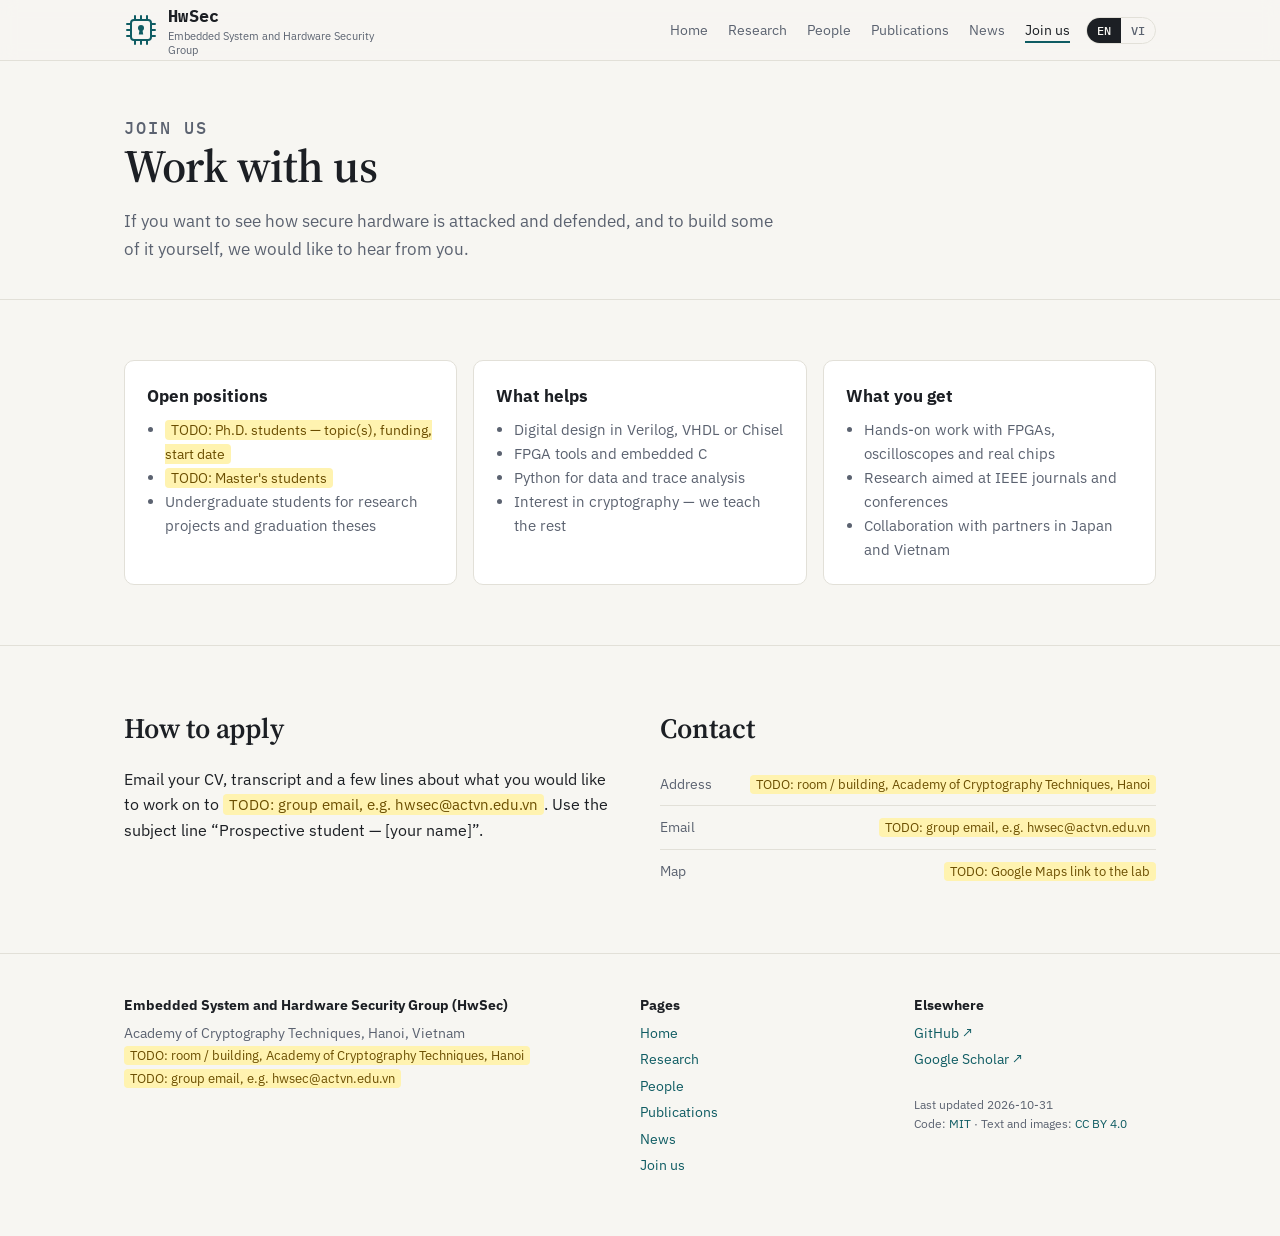
==== join.html @ 09b64a59 "Add files via upload" ====
<!DOCTYPE html>
<html lang="en">
<head>
<meta charset="utf-8">
<meta name="viewport" content="width=device-width, initial-scale=1">
<title>Join us · HwSec</title>
<meta name="description" content="Open positions for Ph.D., Master's and undergraduate students in hardware security at HwSec, Academy of Cryptography Techniques, Hanoi.">
<link rel="icon" href="assets/favicon.svg" type="image/svg+xml">
<link rel="preconnect" href="https://fonts.googleapis.com"><link rel="preconnect" href="https://fonts.gstatic.com" crossorigin>
<link href="https://fonts.googleapis.com/css2?family=Source+Serif+4:opsz,wght@8..60,400;8..60,600&family=IBM+Plex+Sans:wght@400;500;600&family=IBM+Plex+Mono:wght@400;500&display=swap" rel="stylesheet">
<link rel="stylesheet" href="assets/style.css">
</head>
<body data-page="join">
<div id="site-header"></div>
<main>
  <section class="page-hero"><div class="wrap">
    <p class="eyebrow"><span class="en">Join us</span><span class="vi">Tham gia</span></p>
    <h1><span class="en">Work with us</span><span class="vi">Cùng nghiên cứu với chúng tôi</span></h1>
    <p><span class="en">If you want to see how secure hardware is attacked and defended, and to build some of it yourself, we would like to hear from you.</span><span class="vi">Nếu bạn muốn tìm hiểu phần cứng an toàn bị tấn công và được bảo vệ như thế nào, và tự tay xây dựng chúng, hãy liên hệ với chúng tôi.</span></p>
  </div></section>

  <section class="block"><div class="wrap">
    <div class="grid g3">
      <div class="card">
        <h3><span class="en">Open positions</span><span class="vi">Vị trí đang tuyển</span></h3>
        <ul id="positions" style="padding-left:18px;margin:8px 0 0;color:var(--muted);font-size:15px"></ul>
      </div>
      <div class="card">
        <h3><span class="en">What helps</span><span class="vi">Kỹ năng phù hợp</span></h3>
        <ul style="padding-left:18px;margin:8px 0 0;color:var(--muted);font-size:15px">
          <li><span class="en">Digital design in Verilog, VHDL or Chisel</span><span class="vi">Thiết kế số với Verilog, VHDL hoặc Chisel</span></li>
          <li><span class="en">FPGA tools and embedded C</span><span class="vi">Công cụ FPGA và lập trình C nhúng</span></li>
          <li><span class="en">Python for data and trace analysis</span><span class="vi">Python để xử lý dữ liệu và vết công suất</span></li>
          <li><span class="en">Interest in cryptography — we teach the rest</span><span class="vi">Yêu thích mật mã — phần còn lại nhóm sẽ hướng dẫn</span></li>
        </ul>
      </div>
      <div class="card">
        <h3><span class="en">What you get</span><span class="vi">Bạn sẽ nhận được</span></h3>
        <ul style="padding-left:18px;margin:8px 0 0;color:var(--muted);font-size:15px">
          <li><span class="en">Hands-on work with FPGAs, oscilloscopes and real chips</span><span class="vi">Làm việc trực tiếp với FPGA, máy hiện sóng và chip thật</span></li>
          <li><span class="en">Research aimed at IEEE journals and conferences</span><span class="vi">Nghiên cứu hướng tới tạp chí và hội nghị IEEE</span></li>
          <li><span class="en">Collaboration with partners in Japan and Vietnam</span><span class="vi">Hợp tác với các đối tác tại Nhật Bản và Việt Nam</span></li>
        </ul>
      </div>
    </div>
  </div></section>

  <section class="block"><div class="wrap">
    <div class="grid g2" style="align-items:start;gap:40px">
      <div>
        <h2 class="sec" style="margin-bottom:12px"><span class="en">How to apply</span><span class="vi">Cách ứng tuyển</span></h2>
        <p><span class="en">Email your CV, transcript and a few lines about what you would like to work on to</span><span class="vi">Gửi CV, bảng điểm và vài dòng về hướng bạn muốn nghiên cứu tới</span> <span id="apply-email"></span>.
        <span class="en">Use the subject line “Prospective student — [your name]”.</span><span class="vi">Tiêu đề thư: “Ứng tuyển — [họ tên]”.</span></p>
      </div>
      <div>
        <h2 class="sec" style="margin-bottom:12px"><span class="en">Contact</span><span class="vi">Liên hệ</span></h2>
        <ul class="mini" id="contact"></ul>
      </div>
    </div>
  </div></section>
</main>
<div id="site-footer"></div>
<script src="assets/data.js"></script>
<script src="assets/site.js"></script>
</body>
</html>
---- assets/style.css ----
:root{
  --bg:#f7f6f2; --surface:#fff; --ink:#1c1f24; --muted:#5b6270; --line:#e2e0d8;
  --accent:#0f5c63; --accent-soft:#e3efef; --bar:#0f5c63; --bar-dim:#9fc3c5;
  --todo-bg:#fff3b0; --todo-ink:#6b4e00;
  --serif:"Source Serif 4", Georgia, serif; --sans:"IBM Plex Sans", system-ui, sans-serif; --mono:"IBM Plex Mono", ui-monospace, monospace;
}
@media (prefers-color-scheme: dark){
  :root{ --bg:#121417; --surface:#1a1d21; --ink:#e8e6e1; --muted:#9aa1ad; --line:#2b2f35;
    --accent:#5fb7bd; --accent-soft:#1d3335; --bar:#5fb7bd; --bar-dim:#2e5a5d; --todo-bg:#4a3d00; --todo-ink:#ffe27a; }
}
*{box-sizing:border-box}
html{scroll-behavior:smooth}
body{margin:0;background:var(--bg);color:var(--ink);font:16px/1.6 var(--sans);-webkit-font-smoothing:antialiased}
a{color:var(--accent);text-decoration:none} a:hover{text-decoration:underline}
img{max-width:100%}
.wrap{max-width:1080px;margin:0 auto;padding:0 24px}

/* language switching */
html[lang="en"] .vi, html[lang="vi"] .en{display:none !important}

/* placeholders still to fill in */
mark.todo{background:var(--todo-bg);color:var(--todo-ink);padding:1px 6px;border-radius:4px;font-size:.92em}

/* header */
.site-header{position:sticky;top:0;z-index:20;background:color-mix(in srgb,var(--bg) 90%,transparent);backdrop-filter:blur(8px);border-bottom:1px solid var(--line)}
.site-header .wrap{display:flex;align-items:center;justify-content:space-between;height:60px;gap:16px}
.logo{display:flex;align-items:center;gap:10px;color:var(--ink);font-weight:600}
.logo:hover{text-decoration:none}
.logo svg{flex:none}
.logo b{font-family:var(--mono);font-size:17px;letter-spacing:.02em}
.logo small{display:block;font-size:11px;font-weight:400;color:var(--muted);line-height:1.2;max-width:230px}
.menu{display:flex;align-items:center;gap:20px;list-style:none;margin:0;padding:0;font-size:14px}
.menu a{color:var(--muted)} .menu a:hover,.menu a[aria-current="page"]{color:var(--ink);text-decoration:none}
.menu a[aria-current="page"]{box-shadow:inset 0 -2px 0 var(--accent);padding-bottom:4px}
.lang{display:inline-flex;border:1px solid var(--line);border-radius:999px;overflow:hidden}
.lang button{font:500 12px var(--mono);border:0;background:transparent;color:var(--muted);padding:5px 10px;cursor:pointer}
.lang button[aria-pressed="true"]{background:var(--ink);color:var(--bg)}
.burger{display:none;border:1px solid var(--line);background:var(--surface);color:var(--ink);border-radius:6px;padding:6px 10px;font-size:14px;cursor:pointer}

/* hero */
.hero{padding:76px 0 56px;border-bottom:1px solid var(--line)}
.eyebrow{font:500 12px/1.4 var(--mono);letter-spacing:.12em;text-transform:uppercase;color:var(--accent);margin:0 0 16px}
h1{font-family:var(--serif);font-weight:600;font-size:clamp(34px,5.4vw,56px);line-height:1.08;margin:0 0 18px;letter-spacing:-.01em;max-width:18ch}
.lede{font-size:19px;max-width:60ch;margin:0 0 28px;color:var(--ink)}
.page-hero{padding:56px 0 36px;border-bottom:1px solid var(--line)}
.page-hero h1{font-size:clamp(32px,4.6vw,46px);max-width:none}
.page-hero p{color:var(--muted);max-width:66ch;margin:0;font-size:17px}

.btns{display:flex;flex-wrap:wrap;gap:12px}
.btn{display:inline-flex;align-items:center;gap:8px;font-size:14px;font-weight:500;padding:9px 16px;border-radius:6px;border:1px solid var(--line);background:var(--surface);color:var(--ink)}
.btn:hover{border-color:var(--accent);text-decoration:none}
.btn.primary{background:var(--accent);border-color:var(--accent);color:#fff}
@media (prefers-color-scheme: dark){.btn.primary{color:#0b1213}}

/* sections */
section.block{padding:60px 0;border-bottom:1px solid var(--line)}
section.block:last-of-type{border-bottom:0}
.sec-head{display:flex;justify-content:space-between;align-items:baseline;gap:16px;margin-bottom:24px}
h2.sec{font-family:var(--serif);font-weight:600;font-size:28px;margin:0}
.sec-head a{font-size:14px}
p.sub{color:var(--muted);margin:-12px 0 28px;max-width:70ch}

.grid{display:grid;gap:16px}
.g2{grid-template-columns:repeat(2,1fr)} .g3{grid-template-columns:repeat(3,1fr)}
.card{background:var(--surface);border:1px solid var(--line);border-radius:10px;padding:22px}
a.card{color:inherit;display:block} a.card:hover{border-color:var(--accent);text-decoration:none}
.card h3{font-size:17px;margin:0 0 6px}
.card p{margin:0;color:var(--muted);font-size:15px}
.tag{font:500 12px/1 var(--mono);color:var(--accent)}
.num{font:500 11px/1 var(--mono);color:var(--muted);display:block;margin-bottom:12px}

/* news */
.news{list-style:none;margin:0;padding:0}
.news li{display:grid;grid-template-columns:120px 1fr;gap:20px;padding:14px 0;border-top:1px solid var(--line)}
.news li:first-child{border-top:0}
.news time{font:500 13px var(--mono);color:var(--muted)}

/* people */
.person{display:grid;grid-template-columns:72px 1fr;gap:16px;align-items:start}
.avatar{width:72px;height:72px;border-radius:50%;background:var(--accent-soft);color:var(--accent);display:grid;place-items:center;font:600 22px var(--serif);overflow:hidden}
.avatar img{width:100%;height:100%;object-fit:cover}
.person b{display:block;font-size:17px}
.person .role{font-size:13px;color:var(--accent);font-weight:500}
.person .aff{font-size:14px;color:var(--muted);margin:2px 0 8px}
.person p{font-size:15px;color:var(--ink);margin:0 0 8px}
.person .links{display:flex;flex-wrap:wrap;gap:12px;font-size:14px}
.pi{display:grid;grid-template-columns:1fr 300px;gap:40px;align-items:start}
.pi .avatar{width:120px;height:120px;font-size:36px;margin-bottom:16px}
.pi h3{font-family:var(--serif);font-size:28px;margin:0}
.pi .vn{font-family:var(--serif);color:var(--muted);margin:0 0 8px}
.pi ul{padding-left:18px;margin:8px 0 16px;color:var(--muted);font-size:15px}
.mini{list-style:none;padding:0;margin:0}
.mini li{display:flex;justify-content:space-between;gap:12px;padding:10px 0;border-top:1px solid var(--line);font-size:14px}
.mini li:first-child{border-top:0}
.mini li span{color:var(--muted);text-align:right}

/* metrics */
.mtable{width:100%;border-collapse:collapse;font-size:14px;margin-bottom:16px}
.mtable th{font-weight:500;color:var(--muted);text-align:right;padding:0 0 8px;font-size:12px}
.mtable th:first-child{text-align:left}
.mtable td{padding:7px 0;border-top:1px solid var(--line);text-align:right;font-family:var(--mono)}
.mtable td:first-child{text-align:left;font-family:var(--sans)}
.mtable td.big{font-size:20px;font-weight:500}
.chart{display:flex;align-items:flex-end;gap:6px;height:100px;padding-top:16px}
.chart .col{flex:1;display:flex;flex-direction:column;align-items:center;justify-content:flex-end;height:100%;gap:4px}
.chart .bar{width:100%;background:var(--bar);border-radius:3px 3px 0 0;min-height:2px}
.chart .col.partial .bar{background:repeating-linear-gradient(135deg,var(--bar) 0 4px,var(--bar-dim) 4px 8px)}
.chart .v{font:500 11px/1 var(--mono)} .chart .y{font:11px/1 var(--mono);color:var(--muted)}
.note{font-size:12px;color:var(--muted);margin:10px 0 0}

/* publications */
.filters{display:flex;flex-wrap:wrap;gap:8px;margin:0 0 8px;align-items:center}
.chip{font:500 13px var(--sans);padding:6px 14px;border-radius:999px;border:1px solid var(--line);background:var(--surface);color:var(--muted);cursor:pointer}
.chip[aria-pressed="true"]{background:var(--ink);color:var(--bg);border-color:var(--ink)}
.filters select,.filters input{font:14px var(--sans);padding:6px 12px;border-radius:999px;border:1px solid var(--line);background:var(--surface);color:var(--ink)}
.filters input{flex:1;min-width:200px}
.year-h{font:500 13px/1 var(--mono);color:var(--muted);margin:34px 0 4px;padding-bottom:8px;border-bottom:1px solid var(--line)}
.pub{display:grid;grid-template-columns:1fr auto;gap:20px;padding:15px 0;border-bottom:1px solid var(--line)}
.pub .t{font-family:var(--serif);font-size:18px;font-weight:600;line-height:1.35;margin:0 0 4px}
.pub .t a{color:var(--ink)} .pub .t a:hover{color:var(--accent)}
.pub .a{font-size:14px;color:var(--muted);margin:0 0 2px}
.pub .a strong{color:var(--ink);font-weight:600}
.pub .v{font-size:14px;font-style:italic;margin:0}
.kind{display:inline-block;font:500 10px/1 var(--mono);letter-spacing:.08em;text-transform:uppercase;padding:3px 6px;border-radius:3px;margin-right:8px;vertical-align:2px;background:var(--accent-soft);color:var(--accent);font-style:normal}
.kind.conf{background:transparent;border:1px solid var(--line);color:var(--muted)}
.pub .c{text-align:right;min-width:60px}
.pub .c b{display:block;font:500 20px/1 var(--mono)}
.pub .c span{font-size:11px;color:var(--muted)}
.count{color:var(--muted);font-size:14px;margin:12px 0 0}

/* research page */
.area{display:grid;grid-template-columns:280px 1fr;gap:40px;padding:40px 0;border-top:1px solid var(--line);scroll-margin-top:80px}
.area:first-child{border-top:0;padding-top:0}
.area h2{font-family:var(--serif);font-size:24px;margin:0 0 10px;line-height:1.25}
.area .who{font-size:14px;color:var(--muted)}
.area .desc{font-size:17px;margin:0 0 18px}
.area h4{font:500 12px var(--mono);letter-spacing:.1em;text-transform:uppercase;color:var(--muted);margin:0 0 6px}
.area .pub{padding:10px 0} .area .pub .t{font-size:16px}

/* footer */
.site-footer{border-top:1px solid var(--line);padding:40px 0 56px;color:var(--muted);font-size:14px;margin-top:0}
.site-footer .wrap{display:grid;grid-template-columns:2fr 1fr 1fr;gap:32px}
.site-footer b{color:var(--ink);display:block;margin-bottom:6px}
.site-footer ul{list-style:none;margin:0;padding:0}
.site-footer li{margin:4px 0}
.site-footer .small{font-size:12px;margin-top:24px}

@media (max-width:900px){
  .g3{grid-template-columns:1fr 1fr}
  .pi,.area{grid-template-columns:1fr;gap:20px}
  .site-footer .wrap{grid-template-columns:1fr}
  .burger{display:inline-block}
  .menu{display:none;position:absolute;top:60px;left:0;right:0;background:var(--bg);border-bottom:1px solid var(--line);flex-direction:column;align-items:flex-start;padding:16px 24px;gap:14px}
  .menu.open{display:flex}
}
@media (max-width:620px){
  .g2,.g3{grid-template-columns:1fr}
  .news li{grid-template-columns:1fr;gap:2px}
  .logo small{display:none}
}
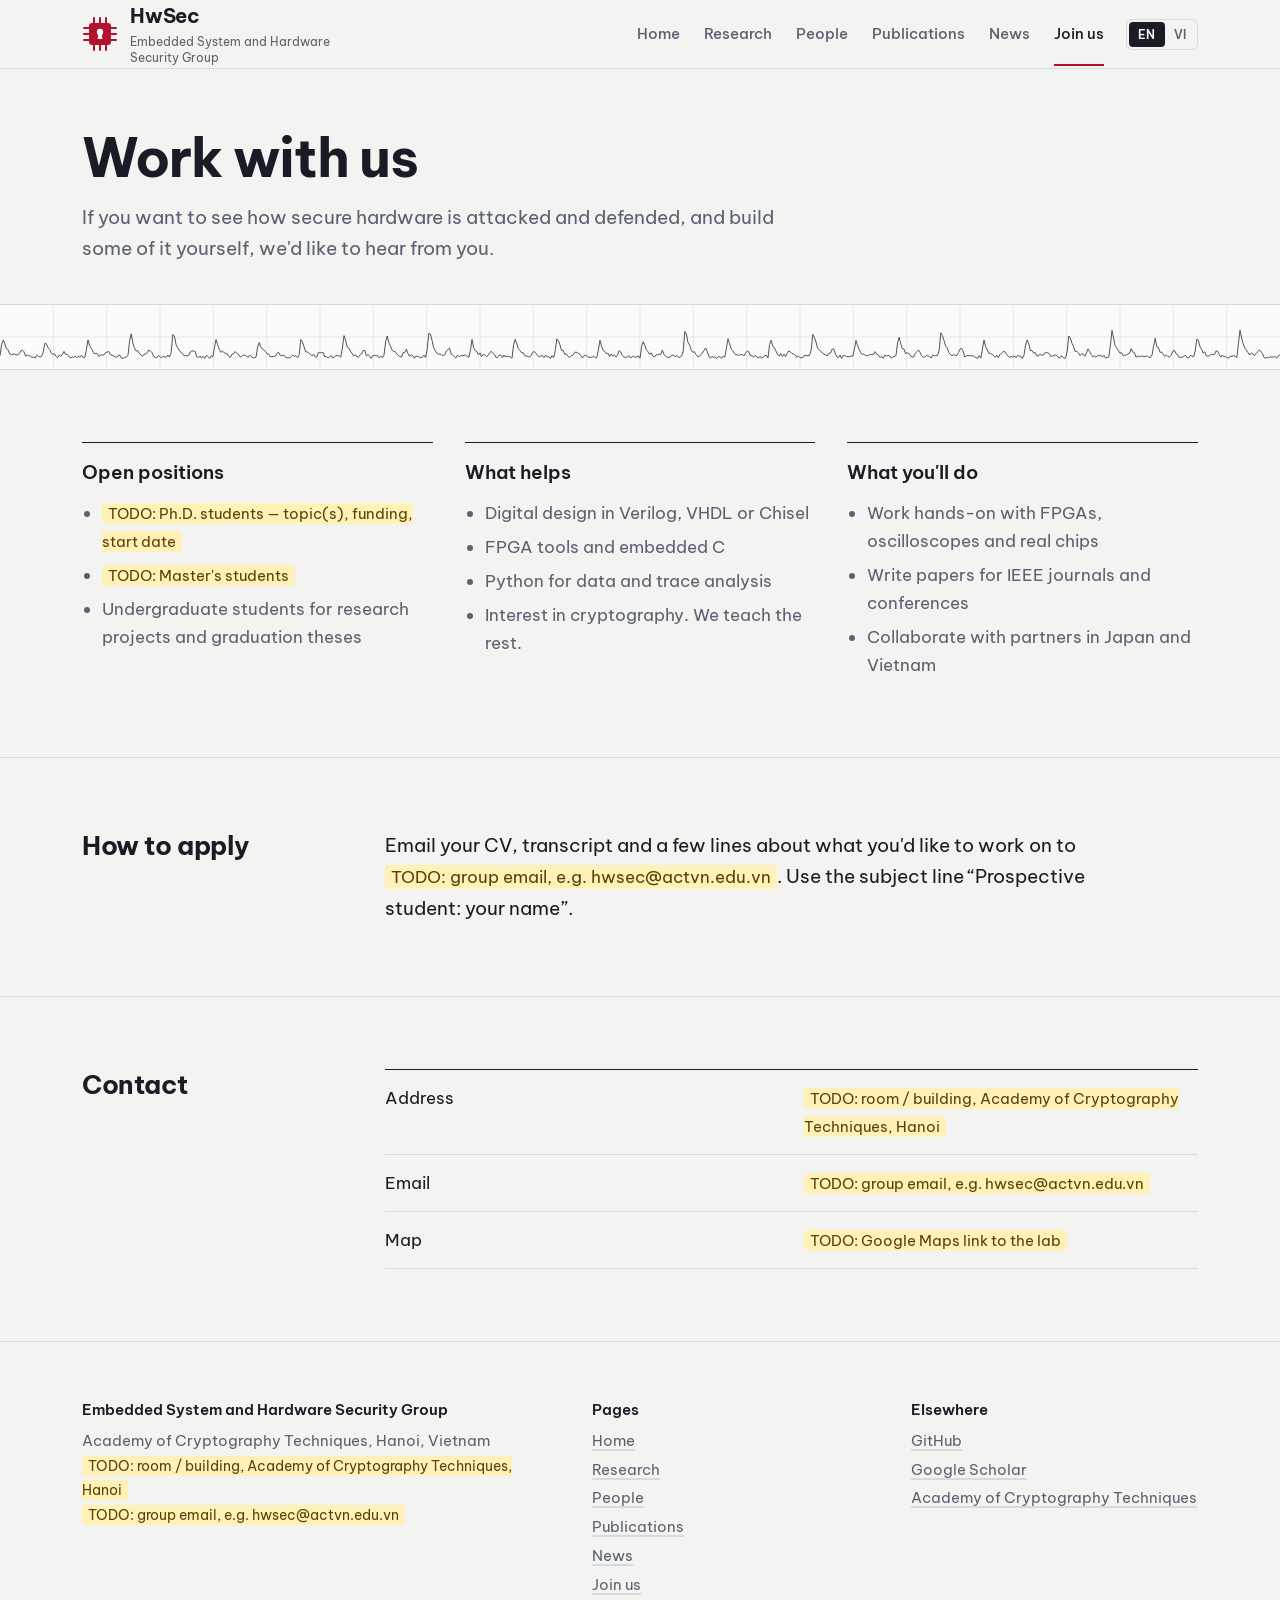
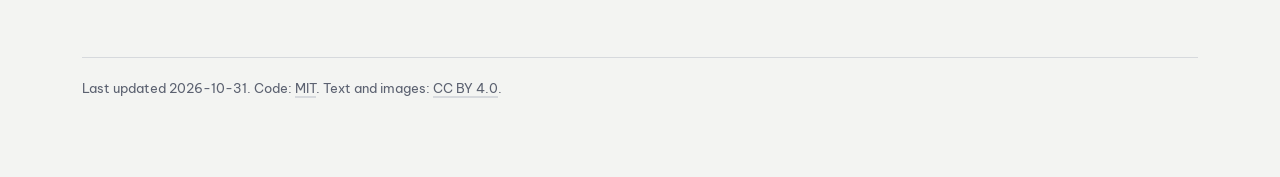
==== commit 01c9cfdc: "Add files via upload" ====
--- a/join.html
+++ b/join.html
@@ -3,61 +3,63 @@
 <head>
 <meta charset="utf-8">
 <meta name="viewport" content="width=device-width, initial-scale=1">
-<title>Join us · HwSec</title>
+<title>Join us | HwSec</title>
 <meta name="description" content="Open positions for Ph.D., Master's and undergraduate students in hardware security at HwSec, Academy of Cryptography Techniques, Hanoi.">
+<meta name="theme-color" content="#F3F4F2">
 <link rel="icon" href="assets/favicon.svg" type="image/svg+xml">
-<link rel="preconnect" href="https://fonts.googleapis.com"><link rel="preconnect" href="https://fonts.gstatic.com" crossorigin>
-<link href="https://fonts.googleapis.com/css2?family=Source+Serif+4:opsz,wght@8..60,400;8..60,600&family=IBM+Plex+Sans:wght@400;500;600&family=IBM+Plex+Mono:wght@400;500&display=swap" rel="stylesheet">
+<link rel="stylesheet" href="assets/fonts.css">
 <link rel="stylesheet" href="assets/style.css">
 </head>
 <body data-page="join">
 <div id="site-header"></div>
-<main>
-  <section class="page-hero"><div class="wrap">
-    <p class="eyebrow"><span class="en">Join us</span><span class="vi">Tham gia</span></p>
-    <h1><span class="en">Work with us</span><span class="vi">Cùng nghiên cứu với chúng tôi</span></h1>
-    <p><span class="en">If you want to see how secure hardware is attacked and defended, and to build some of it yourself, we would like to hear from you.</span><span class="vi">Nếu bạn muốn tìm hiểu phần cứng an toàn bị tấn công và được bảo vệ như thế nào, và tự tay xây dựng chúng, hãy liên hệ với chúng tôi.</span></p>
-  </div></section>
+<main id="main">
+  <div class="page-head">
+    <div class="wrap">
+      <h1><span class="en">Work with us</span><span class="vi">Cùng nghiên cứu với nhóm</span></h1>
+      <p><span class="en">If you want to see how secure hardware is attacked and defended, and build some of it yourself, we'd like to hear from you.</span><span class="vi">Nếu bạn muốn tìm hiểu phần cứng an toàn bị tấn công và được bảo vệ như thế nào, và tự tay xây dựng chúng, hãy liên hệ với nhóm.</span></p>
+    </div>
+    <div id="strip"></div>
+  </div>
 
-  <section class="block"><div class="wrap">
-    <div class="grid g3">
-      <div class="card">
+  <section class="sect">
+    <div class="wrap join-cols">
+      <div>
         <h3><span class="en">Open positions</span><span class="vi">Vị trí đang tuyển</span></h3>
-        <ul id="positions" style="padding-left:18px;margin:8px 0 0;color:var(--muted);font-size:15px"></ul>
+        <ul id="positions"></ul>
       </div>
-      <div class="card">
+      <div>
         <h3><span class="en">What helps</span><span class="vi">Kỹ năng phù hợp</span></h3>
-        <ul style="padding-left:18px;margin:8px 0 0;color:var(--muted);font-size:15px">
+        <ul>
           <li><span class="en">Digital design in Verilog, VHDL or Chisel</span><span class="vi">Thiết kế số với Verilog, VHDL hoặc Chisel</span></li>
           <li><span class="en">FPGA tools and embedded C</span><span class="vi">Công cụ FPGA và lập trình C nhúng</span></li>
           <li><span class="en">Python for data and trace analysis</span><span class="vi">Python để xử lý dữ liệu và vết công suất</span></li>
-          <li><span class="en">Interest in cryptography — we teach the rest</span><span class="vi">Yêu thích mật mã — phần còn lại nhóm sẽ hướng dẫn</span></li>
+          <li><span class="en">Interest in cryptography. We teach the rest.</span><span class="vi">Yêu thích mật mã. Phần còn lại nhóm sẽ hướng dẫn.</span></li>
         </ul>
       </div>
-      <div class="card">
-        <h3><span class="en">What you get</span><span class="vi">Bạn sẽ nhận được</span></h3>
-        <ul style="padding-left:18px;margin:8px 0 0;color:var(--muted);font-size:15px">
-          <li><span class="en">Hands-on work with FPGAs, oscilloscopes and real chips</span><span class="vi">Làm việc trực tiếp với FPGA, máy hiện sóng và chip thật</span></li>
-          <li><span class="en">Research aimed at IEEE journals and conferences</span><span class="vi">Nghiên cứu hướng tới tạp chí và hội nghị IEEE</span></li>
-          <li><span class="en">Collaboration with partners in Japan and Vietnam</span><span class="vi">Hợp tác với các đối tác tại Nhật Bản và Việt Nam</span></li>
+      <div>
+        <h3><span class="en">What you'll do</span><span class="vi">Bạn sẽ được làm gì</span></h3>
+        <ul>
+          <li><span class="en">Work hands-on with FPGAs, oscilloscopes and real chips</span><span class="vi">Làm việc trực tiếp với FPGA, máy hiện sóng và chip thật</span></li>
+          <li><span class="en">Write papers for IEEE journals and conferences</span><span class="vi">Viết bài cho các tạp chí và hội nghị IEEE</span></li>
+          <li><span class="en">Collaborate with partners in Japan and Vietnam</span><span class="vi">Hợp tác với các đối tác tại Nhật Bản và Việt Nam</span></li>
         </ul>
       </div>
     </div>
-  </div></section>
+  </section>
 
-  <section class="block"><div class="wrap">
-    <div class="grid g2" style="align-items:start;gap:40px">
-      <div>
-        <h2 class="sec" style="margin-bottom:12px"><span class="en">How to apply</span><span class="vi">Cách ứng tuyển</span></h2>
-        <p><span class="en">Email your CV, transcript and a few lines about what you would like to work on to</span><span class="vi">Gửi CV, bảng điểm và vài dòng về hướng bạn muốn nghiên cứu tới</span> <span id="apply-email"></span>.
-        <span class="en">Use the subject line “Prospective student — [your name]”.</span><span class="vi">Tiêu đề thư: “Ứng tuyển — [họ tên]”.</span></p>
-      </div>
-      <div>
-        <h2 class="sec" style="margin-bottom:12px"><span class="en">Contact</span><span class="vi">Liên hệ</span></h2>
-        <ul class="mini" id="contact"></ul>
-      </div>
+  <section class="sect">
+    <div class="wrap cols">
+      <div class="rail"><h2><span class="en">How to apply</span><span class="vi">Cách ứng tuyển</span></h2></div>
+      <p style="max-width:58ch;margin:0;font-size:19px"><span class="en">Email your CV, transcript and a few lines about what you'd like to work on to</span><span class="vi">Gửi CV, bảng điểm và vài dòng về hướng bạn muốn nghiên cứu tới</span> <span id="apply-email"></span>. <span class="en">Use the subject line “Prospective student: your name”.</span><span class="vi">Tiêu đề thư: “Ứng tuyển: họ tên của bạn”.</span></p>
     </div>
-  </div></section>
+  </section>
+
+  <section class="sect">
+    <div class="wrap cols">
+      <div class="rail"><h2><span class="en">Contact</span><span class="vi">Liên hệ</span></h2></div>
+      <ul class="plain" id="contact"></ul>
+    </div>
+  </section>
 </main>
 <div id="site-footer"></div>
 <script src="assets/data.js"></script>
--- a/assets/fonts.css
+++ b/assets/fonts.css
@@ -0,0 +1,118 @@
+/* Self-hosted fonts under the SIL Open Font License 1.1: Be Vietnam Pro, JetBrains Mono. Licences in assets/fonts/. */
+/* be-vietnam-pro-vietnamese-400-normal */
+@font-face {
+  font-family: 'Be Vietnam Pro';
+  font-style: normal;
+  font-display: swap;
+  font-weight: 400;
+  src: url(fonts/be-vietnam-pro-vietnamese-400-normal.woff2) format("woff2");
+  unicode-range: U+0102-0103,U+0110-0111,U+0128-0129,U+0168-0169,U+01A0-01A1,U+01AF-01B0,U+0300-0301,U+0303-0304,U+0308-0309,U+0323,U+0329,U+1EA0-1EF9,U+20AB;
+}
+/* be-vietnam-pro-latin-ext-400-normal */
+@font-face {
+  font-family: 'Be Vietnam Pro';
+  font-style: normal;
+  font-display: swap;
+  font-weight: 400;
+  src: url(fonts/be-vietnam-pro-latin-ext-400-normal.woff2) format("woff2");
+  unicode-range: U+0100-02BA,U+02BD-02C5,U+02C7-02CC,U+02CE-02D7,U+02DD-02FF,U+0304,U+0308,U+0329,U+1D00-1DBF,U+1E00-1E9F,U+1EF2-1EFF,U+2020,U+20A0-20AB,U+20AD-20C0,U+2113,U+2C60-2C7F,U+A720-A7FF;
+}
+/* be-vietnam-pro-latin-400-normal */
+@font-face {
+  font-family: 'Be Vietnam Pro';
+  font-style: normal;
+  font-display: swap;
+  font-weight: 400;
+  src: url(fonts/be-vietnam-pro-latin-400-normal.woff2) format("woff2");
+  unicode-range: U+0000-00FF,U+0131,U+0152-0153,U+02BB-02BC,U+02C6,U+02DA,U+02DC,U+0304,U+0308,U+0329,U+2000-206F,U+20AC,U+2122,U+2191,U+2193,U+2212,U+2215,U+FEFF,U+FFFD;
+}
+/* be-vietnam-pro-vietnamese-500-normal */
+@font-face {
+  font-family: 'Be Vietnam Pro';
+  font-style: normal;
+  font-display: swap;
+  font-weight: 500;
+  src: url(fonts/be-vietnam-pro-vietnamese-500-normal.woff2) format("woff2");
+  unicode-range: U+0102-0103,U+0110-0111,U+0128-0129,U+0168-0169,U+01A0-01A1,U+01AF-01B0,U+0300-0301,U+0303-0304,U+0308-0309,U+0323,U+0329,U+1EA0-1EF9,U+20AB;
+}
+/* be-vietnam-pro-latin-ext-500-normal */
+@font-face {
+  font-family: 'Be Vietnam Pro';
+  font-style: normal;
+  font-display: swap;
+  font-weight: 500;
+  src: url(fonts/be-vietnam-pro-latin-ext-500-normal.woff2) format("woff2");
+  unicode-range: U+0100-02BA,U+02BD-02C5,U+02C7-02CC,U+02CE-02D7,U+02DD-02FF,U+0304,U+0308,U+0329,U+1D00-1DBF,U+1E00-1E9F,U+1EF2-1EFF,U+2020,U+20A0-20AB,U+20AD-20C0,U+2113,U+2C60-2C7F,U+A720-A7FF;
+}
+/* be-vietnam-pro-latin-500-normal */
+@font-face {
+  font-family: 'Be Vietnam Pro';
+  font-style: normal;
+  font-display: swap;
+  font-weight: 500;
+  src: url(fonts/be-vietnam-pro-latin-500-normal.woff2) format("woff2");
+  unicode-range: U+0000-00FF,U+0131,U+0152-0153,U+02BB-02BC,U+02C6,U+02DA,U+02DC,U+0304,U+0308,U+0329,U+2000-206F,U+20AC,U+2122,U+2191,U+2193,U+2212,U+2215,U+FEFF,U+FFFD;
+}
+/* be-vietnam-pro-vietnamese-600-normal */
+@font-face {
+  font-family: 'Be Vietnam Pro';
+  font-style: normal;
+  font-display: swap;
+  font-weight: 600;
+  src: url(fonts/be-vietnam-pro-vietnamese-600-normal.woff2) format("woff2");
+  unicode-range: U+0102-0103,U+0110-0111,U+0128-0129,U+0168-0169,U+01A0-01A1,U+01AF-01B0,U+0300-0301,U+0303-0304,U+0308-0309,U+0323,U+0329,U+1EA0-1EF9,U+20AB;
+}
+/* be-vietnam-pro-latin-ext-600-normal */
+@font-face {
+  font-family: 'Be Vietnam Pro';
+  font-style: normal;
+  font-display: swap;
+  font-weight: 600;
+  src: url(fonts/be-vietnam-pro-latin-ext-600-normal.woff2) format("woff2");
+  unicode-range: U+0100-02BA,U+02BD-02C5,U+02C7-02CC,U+02CE-02D7,U+02DD-02FF,U+0304,U+0308,U+0329,U+1D00-1DBF,U+1E00-1E9F,U+1EF2-1EFF,U+2020,U+20A0-20AB,U+20AD-20C0,U+2113,U+2C60-2C7F,U+A720-A7FF;
+}
+/* be-vietnam-pro-latin-600-normal */
+@font-face {
+  font-family: 'Be Vietnam Pro';
+  font-style: normal;
+  font-display: swap;
+  font-weight: 600;
+  src: url(fonts/be-vietnam-pro-latin-600-normal.woff2) format("woff2");
+  unicode-range: U+0000-00FF,U+0131,U+0152-0153,U+02BB-02BC,U+02C6,U+02DA,U+02DC,U+0304,U+0308,U+0329,U+2000-206F,U+20AC,U+2122,U+2191,U+2193,U+2212,U+2215,U+FEFF,U+FFFD;
+}
+/* be-vietnam-pro-vietnamese-700-normal */
+@font-face {
+  font-family: 'Be Vietnam Pro';
+  font-style: normal;
+  font-display: swap;
+  font-weight: 700;
+  src: url(fonts/be-vietnam-pro-vietnamese-700-normal.woff2) format("woff2");
+  unicode-range: U+0102-0103,U+0110-0111,U+0128-0129,U+0168-0169,U+01A0-01A1,U+01AF-01B0,U+0300-0301,U+0303-0304,U+0308-0309,U+0323,U+0329,U+1EA0-1EF9,U+20AB;
+}
+/* be-vietnam-pro-latin-ext-700-normal */
+@font-face {
+  font-family: 'Be Vietnam Pro';
+  font-style: normal;
+  font-display: swap;
+  font-weight: 700;
+  src: url(fonts/be-vietnam-pro-latin-ext-700-normal.woff2) format("woff2");
+  unicode-range: U+0100-02BA,U+02BD-02C5,U+02C7-02CC,U+02CE-02D7,U+02DD-02FF,U+0304,U+0308,U+0329,U+1D00-1DBF,U+1E00-1E9F,U+1EF2-1EFF,U+2020,U+20A0-20AB,U+20AD-20C0,U+2113,U+2C60-2C7F,U+A720-A7FF;
+}
+/* be-vietnam-pro-latin-700-normal */
+@font-face {
+  font-family: 'Be Vietnam Pro';
+  font-style: normal;
+  font-display: swap;
+  font-weight: 700;
+  src: url(fonts/be-vietnam-pro-latin-700-normal.woff2) format("woff2");
+  unicode-range: U+0000-00FF,U+0131,U+0152-0153,U+02BB-02BC,U+02C6,U+02DA,U+02DC,U+0304,U+0308,U+0329,U+2000-206F,U+20AC,U+2122,U+2191,U+2193,U+2212,U+2215,U+FEFF,U+FFFD;
+}
+/* jetbrains-mono-latin-500-normal */
+@font-face {
+  font-family: 'JetBrains Mono';
+  font-style: normal;
+  font-display: swap;
+  font-weight: 500;
+  src: url(fonts/jetbrains-mono-latin-500-normal.woff2) format("woff2");
+  unicode-range: U+0000-00FF,U+0131,U+0152-0153,U+02BB-02BC,U+02C6,U+02DA,U+02DC,U+0304,U+0308,U+0329,U+2000-206F,U+20AC,U+2122,U+2191,U+2193,U+2212,U+2215,U+FEFF,U+FFFD;
+}
--- a/assets/style.css
+++ b/assets/style.css
@@ -1,160 +1,253 @@
+/* HwSec design system
+   Palette from the Academy crest (seal red, gold) on a cool porcelain field.
+   One signature element: the power-trace plot. Everything else stays quiet. */
 :root{
-  --bg:#f7f6f2; --surface:#fff; --ink:#1c1f24; --muted:#5b6270; --line:#e2e0d8;
-  --accent:#0f5c63; --accent-soft:#e3efef; --bar:#0f5c63; --bar-dim:#9fc3c5;
-  --todo-bg:#fff3b0; --todo-ink:#6b4e00;
-  --serif:"Source Serif 4", Georgia, serif; --sans:"IBM Plex Sans", system-ui, sans-serif; --mono:"IBM Plex Mono", ui-monospace, monospace;
+  --porcelain:#F3F4F2; --surface:#FBFBFA; --ink:#191C24; --slate:#5B6170;
+  --graticule:#D6D9DD; --graticule-soft:#E4E6E8;
+  --red:#B3122E; --red-ink:#FFFFFF; --band:#B3122E; --gold:#C99A2E;
+  --todo-bg:#FFF1B8; --todo-ink:#5A4300;
+  --sans:"Be Vietnam Pro", system-ui, sans-serif;
+  --mono:"JetBrains Mono", ui-monospace, monospace;
+  --wrap:1180px; --gutter:32px;
 }
 @media (prefers-color-scheme: dark){
-  :root{ --bg:#121417; --surface:#1a1d21; --ink:#e8e6e1; --muted:#9aa1ad; --line:#2b2f35;
-    --accent:#5fb7bd; --accent-soft:#1d3335; --bar:#5fb7bd; --bar-dim:#2e5a5d; --todo-bg:#4a3d00; --todo-ink:#ffe27a; }
+  :root{ --porcelain:#14161B; --surface:#1A1D23; --ink:#E9EAEC; --slate:#9AA0AC;
+    --graticule:#2C3038; --graticule-soft:#22252C; --red:#E0475F; --band:#8E1025; --gold:#D8AE4A;
+    --todo-bg:#463800; --todo-ink:#FFE07A; }
 }
 *{box-sizing:border-box}
 html{scroll-behavior:smooth}
-body{margin:0;background:var(--bg);color:var(--ink);font:16px/1.6 var(--sans);-webkit-font-smoothing:antialiased}
-a{color:var(--accent);text-decoration:none} a:hover{text-decoration:underline}
-img{max-width:100%}
-.wrap{max-width:1080px;margin:0 auto;padding:0 24px}
+@media (prefers-reduced-motion: reduce){html{scroll-behavior:auto}}
+body{margin:0;background:var(--porcelain);color:var(--ink);font:400 17px/1.65 var(--sans);-webkit-font-smoothing:antialiased;font-variant-numeric:tabular-nums}
+img{max-width:100%;display:block}
+a{color:inherit;text-decoration:underline;text-decoration-color:var(--red);text-decoration-thickness:1.5px;text-underline-offset:3px}
+a:hover{color:var(--red)}
+:focus-visible{outline:2px solid var(--gold);outline-offset:3px;border-radius:2px}
+.wrap{max-width:var(--wrap);margin:0 auto;padding:0 var(--gutter)}
+.skip{position:absolute;left:-999px;top:8px;background:var(--ink);color:var(--porcelain);padding:8px 12px;z-index:50}
+.skip:focus{left:8px}
 
 /* language switching */
 html[lang="en"] .vi, html[lang="vi"] .en{display:none !important}
-
-/* placeholders still to fill in */
-mark.todo{background:var(--todo-bg);color:var(--todo-ink);padding:1px 6px;border-radius:4px;font-size:.92em}
-
-/* header */
-.site-header{position:sticky;top:0;z-index:20;background:color-mix(in srgb,var(--bg) 90%,transparent);backdrop-filter:blur(8px);border-bottom:1px solid var(--line)}
-.site-header .wrap{display:flex;align-items:center;justify-content:space-between;height:60px;gap:16px}
-.logo{display:flex;align-items:center;gap:10px;color:var(--ink);font-weight:600}
-.logo:hover{text-decoration:none}
-.logo svg{flex:none}
-.logo b{font-family:var(--mono);font-size:17px;letter-spacing:.02em}
-.logo small{display:block;font-size:11px;font-weight:400;color:var(--muted);line-height:1.2;max-width:230px}
-.menu{display:flex;align-items:center;gap:20px;list-style:none;margin:0;padding:0;font-size:14px}
-.menu a{color:var(--muted)} .menu a:hover,.menu a[aria-current="page"]{color:var(--ink);text-decoration:none}
-.menu a[aria-current="page"]{box-shadow:inset 0 -2px 0 var(--accent);padding-bottom:4px}
-.lang{display:inline-flex;border:1px solid var(--line);border-radius:999px;overflow:hidden}
-.lang button{font:500 12px var(--mono);border:0;background:transparent;color:var(--muted);padding:5px 10px;cursor:pointer}
-.lang button[aria-pressed="true"]{background:var(--ink);color:var(--bg)}
-.burger{display:none;border:1px solid var(--line);background:var(--surface);color:var(--ink);border-radius:6px;padding:6px 10px;font-size:14px;cursor:pointer}
-
-/* hero */
-.hero{padding:76px 0 56px;border-bottom:1px solid var(--line)}
-.eyebrow{font:500 12px/1.4 var(--mono);letter-spacing:.12em;text-transform:uppercase;color:var(--accent);margin:0 0 16px}
-h1{font-family:var(--serif);font-weight:600;font-size:clamp(34px,5.4vw,56px);line-height:1.08;margin:0 0 18px;letter-spacing:-.01em;max-width:18ch}
-.lede{font-size:19px;max-width:60ch;margin:0 0 28px;color:var(--ink)}
-.page-hero{padding:56px 0 36px;border-bottom:1px solid var(--line)}
-.page-hero h1{font-size:clamp(32px,4.6vw,46px);max-width:none}
-.page-hero p{color:var(--muted);max-width:66ch;margin:0;font-size:17px}
-
-.btns{display:flex;flex-wrap:wrap;gap:12px}
-.btn{display:inline-flex;align-items:center;gap:8px;font-size:14px;font-weight:500;padding:9px 16px;border-radius:6px;border:1px solid var(--line);background:var(--surface);color:var(--ink)}
-.btn:hover{border-color:var(--accent);text-decoration:none}
-.btn.primary{background:var(--accent);border-color:var(--accent);color:#fff}
-@media (prefers-color-scheme: dark){.btn.primary{color:#0b1213}}
-
-/* sections */
-section.block{padding:60px 0;border-bottom:1px solid var(--line)}
-section.block:last-of-type{border-bottom:0}
-.sec-head{display:flex;justify-content:space-between;align-items:baseline;gap:16px;margin-bottom:24px}
-h2.sec{font-family:var(--serif);font-weight:600;font-size:28px;margin:0}
-.sec-head a{font-size:14px}
-p.sub{color:var(--muted);margin:-12px 0 28px;max-width:70ch}
-
-.grid{display:grid;gap:16px}
-.g2{grid-template-columns:repeat(2,1fr)} .g3{grid-template-columns:repeat(3,1fr)}
-.card{background:var(--surface);border:1px solid var(--line);border-radius:10px;padding:22px}
-a.card{color:inherit;display:block} a.card:hover{border-color:var(--accent);text-decoration:none}
-.card h3{font-size:17px;margin:0 0 6px}
-.card p{margin:0;color:var(--muted);font-size:15px}
-.tag{font:500 12px/1 var(--mono);color:var(--accent)}
-.num{font:500 11px/1 var(--mono);color:var(--muted);display:block;margin-bottom:12px}
+mark.todo{background:var(--todo-bg);color:var(--todo-ink);padding:1px 6px;border-radius:3px;font-size:.9em}
+
+/* ---------- header ---------- */
+.site-header{background:var(--porcelain);border-bottom:1px solid var(--graticule);position:sticky;top:0;z-index:30}
+.site-header .wrap{display:flex;align-items:center;justify-content:space-between;height:68px;gap:20px}
+.mark{display:flex;align-items:center;gap:12px;text-decoration:none;color:var(--ink)}
+.mark:hover{color:var(--ink)}
+.mark svg{flex:none}
+.mark b{font-weight:700;font-size:20px;letter-spacing:-.01em;line-height:1}
+.mark small{display:block;font-size:12px;color:var(--slate);font-weight:400;line-height:1.3;margin-top:3px;max-width:250px}
+.nav{display:flex;align-items:center;gap:22px}
+.menu{display:flex;gap:24px;list-style:none;margin:0;padding:0;font-size:15px;font-weight:500}
+.menu a{text-decoration:none;color:var(--slate);padding:23px 0 21px;border-bottom:2px solid transparent}
+.menu a:hover{color:var(--ink)}
+.menu a[aria-current="page"]{color:var(--ink);border-bottom-color:var(--red)}
+.lang{display:inline-flex;border:1px solid var(--graticule);border-radius:6px;padding:2px}
+.lang button{font:600 12px var(--sans);letter-spacing:.02em;border:0;border-radius:4px;background:transparent;color:var(--slate);padding:5px 9px;cursor:pointer}
+.lang button[aria-pressed="true"]{background:var(--ink);color:var(--porcelain)}
+.burger{display:none;border:1px solid var(--graticule);background:transparent;color:var(--ink);border-radius:6px;padding:6px 11px;font:500 14px var(--sans);cursor:pointer}
+
+/* ---------- hero ---------- */
+.hero{padding:72px 0 0}
+.hero h1{font-weight:700;font-size:clamp(40px,6.2vw,72px);line-height:1.02;letter-spacing:-.028em;margin:0;max-width:13ch}
+html[lang="vi"] .hero h1{max-width:15ch;line-height:1.08}
+.hero .lede{font-size:21px;line-height:1.5;color:var(--ink);max-width:34ch;margin:24px 0 0}
+.hero-top{display:grid;grid-template-columns:7fr 5fr;gap:var(--gutter);align-items:end}
+.hero-top .aff{color:var(--slate);font-size:15px;margin:0 0 6px;max-width:32ch;justify-self:end;text-align:left}
+.scope{position:relative;overflow:hidden;margin:48px 0 0;border-top:1px solid var(--graticule);border-bottom:1px solid var(--graticule);background:var(--surface)}
+.scope svg{display:block;width:100%;height:300px}
+.scope .lbl{position:absolute;left:var(--gutter);font-size:13px;color:var(--slate);background:var(--surface);padding:0 6px;line-height:1.4}
+.scope .lbl.p{top:14px} .scope .lbl.c{top:212px}
+.cursor-note{position:absolute;top:14px;transform:translateX(10px);display:flex;align-items:center;gap:8px;white-space:nowrap}
+.cursor-note .key{font:500 13px var(--mono);background:var(--gold);color:#1A1406;padding:3px 8px;border-radius:3px}
+.cursor-note span{font-size:13px;color:var(--ink)}
+.cursor-note.flip{transform:translateX(calc(-100% - 10px));flex-direction:row-reverse}
+.scope-caption{font-size:13px;color:var(--slate);margin:10px 0 0;max-width:80ch}
+.hero-actions{display:flex;flex-wrap:wrap;gap:12px;margin:28px 0 0}
+
+/* trace drawing (one orchestrated moment) */
+.draw{stroke-dasharray:1;stroke-dashoffset:1;animation:draw 1.3s cubic-bezier(.3,.1,.2,1) forwards}
+.draw.late{animation-delay:.7s;animation-duration:.9s}
+.appear{opacity:0;animation:appear .4s ease-out 1.5s forwards}
+@keyframes draw{to{stroke-dashoffset:0}}
+@keyframes appear{to{opacity:1}}
+@media (prefers-reduced-motion: reduce){.draw,.appear{animation:none;stroke-dashoffset:0;opacity:1}}
+
+/* thin trace strip on inner pages */
+.page-head{padding:60px 0 0}
+.page-head h1{font-weight:700;font-size:clamp(34px,4.8vw,54px);line-height:1.05;letter-spacing:-.024em;margin:0;max-width:18ch}
+.page-head p{font-size:19px;color:var(--slate);max-width:56ch;margin:16px 0 0}
+.strip{margin-top:40px;border-top:1px solid var(--graticule);border-bottom:1px solid var(--graticule);background:var(--surface)}
+.strip svg{display:block;width:100%;height:64px}
+
+/* ---------- buttons ---------- */
+.btn{display:inline-flex;align-items:center;font:600 15px var(--sans);padding:12px 20px;border-radius:6px;text-decoration:none;border:1.5px solid var(--ink);color:var(--ink);background:transparent}
+.btn:hover{color:var(--ink);background:var(--graticule-soft)}
+.btn.solid{background:var(--ink);color:var(--porcelain)}
+.btn.solid:hover{background:var(--red);border-color:var(--red);color:#fff}
+
+/* ---------- sections with a left rail ---------- */
+.sect{padding:72px 0;border-top:1px solid var(--graticule)}
+.sect:first-of-type{border-top:0}
+.cols{display:grid;grid-template-columns:3fr 9fr;gap:var(--gutter)}
+.rail h2{font-weight:700;font-size:26px;line-height:1.2;letter-spacing:-.015em;margin:0;position:sticky;top:100px}
+.rail p{color:var(--slate);font-size:15px;margin:10px 0 0;position:sticky;top:140px;max-width:24ch}
+.more{display:inline-block;margin-top:20px;font-weight:600;font-size:15px}
+
+/* research rows */
+.areas{list-style:none;margin:0;padding:0;border-top:1.5px solid var(--ink)}
+.areas li{border-bottom:1px solid var(--graticule)}
+.areas a{display:grid;grid-template-columns:1fr auto;gap:4px 32px;padding:22px 0;text-decoration:none;align-items:baseline}
+.areas h3{font-size:21px;font-weight:600;line-height:1.3;margin:0;letter-spacing:-.01em}
+.areas p{margin:0;color:var(--slate);font-size:16px;grid-column:1;max-width:62ch}
+.areas .n{font-size:14px;color:var(--slate);text-align:right;white-space:nowrap;grid-column:2;grid-row:1}
+.areas a:hover h3{color:var(--red)}
+.intro{font-size:22px;line-height:1.5;max-width:46ch;margin:0 0 40px}
 
 /* news */
-.news{list-style:none;margin:0;padding:0}
-.news li{display:grid;grid-template-columns:120px 1fr;gap:20px;padding:14px 0;border-top:1px solid var(--line)}
-.news li:first-child{border-top:0}
-.news time{font:500 13px var(--mono);color:var(--muted)}
+.news{list-style:none;margin:0;padding:0;border-top:1.5px solid var(--ink)}
+.news li{display:grid;grid-template-columns:140px 1fr;gap:24px;padding:16px 0;border-bottom:1px solid var(--graticule)}
+.news time{font-size:15px;color:var(--slate);font-weight:500}
+
+/* publications */
+.pubs{border-top:1.5px solid var(--ink)}
+.pub{display:grid;grid-template-columns:1fr 84px;gap:24px;padding:18px 0;border-bottom:1px solid var(--graticule)}
+.pub .t{font-size:18px;font-weight:600;line-height:1.4;margin:0 0 4px;letter-spacing:-.005em}
+.pub .t a{text-decoration:none} .pub .t a:hover{text-decoration:underline}
+.pub .a{font-size:15px;color:var(--slate);margin:0 0 3px}
+.pub .a strong{color:var(--ink);font-weight:600}
+.pub .v{font-size:15px;margin:0;color:var(--slate)}
+.pub .v .k{color:var(--ink);font-weight:600;margin-right:8px}
+.pub .c{text-align:right}
+.pub .c b{display:block;font-size:22px;font-weight:600;line-height:1.1}
+.pub .c span{font-size:12px;color:var(--slate)}
+.year-h{font-size:15px;font-weight:700;margin:40px 0 0;padding:0 0 10px;border-bottom:1.5px solid var(--ink)}
+.year-h:first-child{margin-top:0}
+.year-h + .pub{border-top:0}
+.pubs.byyear{border-top:0}
+
+.filters{display:flex;flex-wrap:wrap;gap:12px;align-items:center;margin:0 0 28px}
+.seg{display:inline-flex;border:1.5px solid var(--ink);border-radius:6px;overflow:hidden}
+.seg button{font:500 14px var(--sans);border:0;border-left:1.5px solid var(--ink);background:transparent;color:var(--ink);padding:8px 14px;cursor:pointer}
+.seg button:first-child{border-left:0}
+.seg button[aria-pressed="true"]{background:var(--ink);color:var(--porcelain)}
+.filters select,.filters input{font:15px var(--sans);padding:8px 12px;border-radius:6px;border:1.5px solid var(--graticule);background:var(--surface);color:var(--ink)}
+.filters input{flex:1;min-width:220px}
+.count{font-size:14px;color:var(--slate);margin:0 0 12px}
 
 /* people */
-.person{display:grid;grid-template-columns:72px 1fr;gap:16px;align-items:start}
-.avatar{width:72px;height:72px;border-radius:50%;background:var(--accent-soft);color:var(--accent);display:grid;place-items:center;font:600 22px var(--serif);overflow:hidden}
-.avatar img{width:100%;height:100%;object-fit:cover}
-.person b{display:block;font-size:17px}
-.person .role{font-size:13px;color:var(--accent);font-weight:500}
-.person .aff{font-size:14px;color:var(--muted);margin:2px 0 8px}
-.person p{font-size:15px;color:var(--ink);margin:0 0 8px}
-.person .links{display:flex;flex-wrap:wrap;gap:12px;font-size:14px}
-.pi{display:grid;grid-template-columns:1fr 300px;gap:40px;align-items:start}
-.pi .avatar{width:120px;height:120px;font-size:36px;margin-bottom:16px}
-.pi h3{font-family:var(--serif);font-size:28px;margin:0}
-.pi .vn{font-family:var(--serif);color:var(--muted);margin:0 0 8px}
-.pi ul{padding-left:18px;margin:8px 0 16px;color:var(--muted);font-size:15px}
-.mini{list-style:none;padding:0;margin:0}
-.mini li{display:flex;justify-content:space-between;gap:12px;padding:10px 0;border-top:1px solid var(--line);font-size:14px}
-.mini li:first-child{border-top:0}
-.mini li span{color:var(--muted);text-align:right}
-
-/* metrics */
-.mtable{width:100%;border-collapse:collapse;font-size:14px;margin-bottom:16px}
-.mtable th{font-weight:500;color:var(--muted);text-align:right;padding:0 0 8px;font-size:12px}
+.portrait{aspect-ratio:1;border-radius:4px;overflow:hidden;display:grid;place-items:center;font-weight:700;color:var(--ink);
+  background-color:var(--surface);
+  background-image:linear-gradient(var(--graticule-soft) 1px,transparent 1px),linear-gradient(90deg,var(--graticule-soft) 1px,transparent 1px);
+  background-size:12.5% 12.5%;border:1px solid var(--graticule)}
+.portrait img{width:100%;height:100%;object-fit:cover}
+.team{display:grid;grid-template-columns:repeat(3,1fr);gap:28px}
+.team a{text-decoration:none}
+.team .portrait{font-size:30px;margin-bottom:12px}
+.team b{display:block;font-weight:600;font-size:16px;line-height:1.3}
+.team span{font-size:14px;color:var(--slate)}
+.team a:hover b{color:var(--red)}
+.team .lead span{color:var(--red);font-weight:600}
+
+.pi{display:grid;grid-template-columns:240px 1fr;gap:40px;align-items:start}
+.pi .portrait{font-size:64px}
+.pi h3{font-size:34px;font-weight:700;letter-spacing:-.02em;margin:0;line-height:1.1}
+.pi .vn{color:var(--slate);margin:4px 0 14px;font-size:18px}
+.pi .role{color:var(--red);font-weight:600;font-size:15px;margin:0 0 6px}
+.pi .title{color:var(--slate);margin:0 0 18px}
+.pi h4,.metrics h4{font-size:15px;font-weight:700;margin:24px 0 6px}
+.pi ul{margin:0 0 20px;padding-left:20px;color:var(--slate)}
+.links{display:flex;flex-wrap:wrap;gap:18px;font-weight:600;font-size:15px}
+.metrics{margin-top:40px;padding-top:24px;border-top:1px solid var(--graticule);display:grid;grid-template-columns:1fr 1.3fr;gap:40px;align-items:end}
+.mtable{width:100%;border-collapse:collapse;font-size:15px}
+.mtable th{font-weight:500;color:var(--slate);text-align:right;padding:0 0 8px;font-size:13px}
 .mtable th:first-child{text-align:left}
-.mtable td{padding:7px 0;border-top:1px solid var(--line);text-align:right;font-family:var(--mono)}
-.mtable td:first-child{text-align:left;font-family:var(--sans)}
-.mtable td.big{font-size:20px;font-weight:500}
-.chart{display:flex;align-items:flex-end;gap:6px;height:100px;padding-top:16px}
-.chart .col{flex:1;display:flex;flex-direction:column;align-items:center;justify-content:flex-end;height:100%;gap:4px}
-.chart .bar{width:100%;background:var(--bar);border-radius:3px 3px 0 0;min-height:2px}
-.chart .col.partial .bar{background:repeating-linear-gradient(135deg,var(--bar) 0 4px,var(--bar-dim) 4px 8px)}
-.chart .v{font:500 11px/1 var(--mono)} .chart .y{font:11px/1 var(--mono);color:var(--muted)}
-.note{font-size:12px;color:var(--muted);margin:10px 0 0}
-
-/* publications */
-.filters{display:flex;flex-wrap:wrap;gap:8px;margin:0 0 8px;align-items:center}
-.chip{font:500 13px var(--sans);padding:6px 14px;border-radius:999px;border:1px solid var(--line);background:var(--surface);color:var(--muted);cursor:pointer}
-.chip[aria-pressed="true"]{background:var(--ink);color:var(--bg);border-color:var(--ink)}
-.filters select,.filters input{font:14px var(--sans);padding:6px 12px;border-radius:999px;border:1px solid var(--line);background:var(--surface);color:var(--ink)}
-.filters input{flex:1;min-width:200px}
-.year-h{font:500 13px/1 var(--mono);color:var(--muted);margin:34px 0 4px;padding-bottom:8px;border-bottom:1px solid var(--line)}
-.pub{display:grid;grid-template-columns:1fr auto;gap:20px;padding:15px 0;border-bottom:1px solid var(--line)}
-.pub .t{font-family:var(--serif);font-size:18px;font-weight:600;line-height:1.35;margin:0 0 4px}
-.pub .t a{color:var(--ink)} .pub .t a:hover{color:var(--accent)}
-.pub .a{font-size:14px;color:var(--muted);margin:0 0 2px}
-.pub .a strong{color:var(--ink);font-weight:600}
-.pub .v{font-size:14px;font-style:italic;margin:0}
-.kind{display:inline-block;font:500 10px/1 var(--mono);letter-spacing:.08em;text-transform:uppercase;padding:3px 6px;border-radius:3px;margin-right:8px;vertical-align:2px;background:var(--accent-soft);color:var(--accent);font-style:normal}
-.kind.conf{background:transparent;border:1px solid var(--line);color:var(--muted)}
-.pub .c{text-align:right;min-width:60px}
-.pub .c b{display:block;font:500 20px/1 var(--mono)}
-.pub .c span{font-size:11px;color:var(--muted)}
-.count{color:var(--muted);font-size:14px;margin:12px 0 0}
+.mtable td{padding:8px 0;border-top:1px solid var(--graticule);text-align:right}
+.mtable td:first-child{text-align:left}
+.mtable td.big{font-size:22px;font-weight:600}
+.bars{display:flex;align-items:flex-end;gap:8px;height:120px}
+.bars .col{flex:1;display:flex;flex-direction:column;align-items:center;justify-content:flex-end;height:100%;gap:4px}
+.bars .bar{width:100%;background:var(--ink);min-height:2px}
+.bars .col.partial .bar{background:repeating-linear-gradient(135deg,var(--ink) 0 3px,transparent 3px 6px);border:1px solid var(--ink)}
+.bars .v{font-size:12px;font-weight:600} .bars .y{font-size:12px;color:var(--slate)}
+.note{font-size:13px;color:var(--slate);margin:10px 0 0}
+
+.members{display:grid;grid-template-columns:1fr 1fr;gap:40px}
+.member{display:grid;grid-template-columns:120px 1fr;gap:20px;align-items:start;scroll-margin-top:100px}
+.member .portrait{font-size:32px}
+.member b{display:block;font-size:19px;font-weight:600;line-height:1.3}
+.member .role{color:var(--red);font-weight:600;font-size:14px}
+.member .aff{font-size:15px;color:var(--slate);margin:2px 0 10px}
+.member p{margin:0 0 10px;font-size:16px}
+.plain{list-style:none;margin:0;padding:0;border-top:1.5px solid var(--ink)}
+.plain li{display:grid;grid-template-columns:1fr 1fr;gap:24px;padding:14px 0;border-bottom:1px solid var(--graticule)}
+.plain li span:last-child{color:var(--slate)}
+.plain.single li{grid-template-columns:1fr}
 
 /* research page */
-.area{display:grid;grid-template-columns:280px 1fr;gap:40px;padding:40px 0;border-top:1px solid var(--line);scroll-margin-top:80px}
-.area:first-child{border-top:0;padding-top:0}
-.area h2{font-family:var(--serif);font-size:24px;margin:0 0 10px;line-height:1.25}
-.area .who{font-size:14px;color:var(--muted)}
-.area .desc{font-size:17px;margin:0 0 18px}
-.area h4{font:500 12px var(--mono);letter-spacing:.1em;text-transform:uppercase;color:var(--muted);margin:0 0 6px}
-.area .pub{padding:10px 0} .area .pub .t{font-size:16px}
+.area-block{scroll-margin-top:90px}
+.area-block .desc{font-size:20px;line-height:1.55;margin:0 0 28px;max-width:52ch}
+.area-block .who{color:var(--slate);font-size:15px;margin:12px 0 0;position:sticky;top:180px}
+.area-block .pub{padding:14px 0} .area-block .pub .t{font-size:17px}
+
+/* join */
+.join-cols{display:grid;grid-template-columns:repeat(3,1fr);gap:var(--gutter)}
+.join-cols h3{font-size:19px;font-weight:600;margin:0 0 10px;padding-top:14px;border-top:1.5px solid var(--ink)}
+.join-cols ul{margin:0;padding-left:20px;color:var(--slate)}
+.join-cols li{margin:6px 0}
+
+/* recruiting band — the one large colour block */
+.band{background:var(--band);color:#fff;padding:64px 0}
+.band .wrap{display:grid;grid-template-columns:8fr 4fr;gap:var(--gutter);align-items:center}
+.band p{font-size:clamp(24px,3vw,34px);font-weight:600;line-height:1.3;letter-spacing:-.015em;margin:0;max-width:30ch}
+.band .btn{border-color:#fff;color:#fff;justify-self:end}
+.band .btn:hover{background:#fff;color:var(--band)}
 
 /* footer */
-.site-footer{border-top:1px solid var(--line);padding:40px 0 56px;color:var(--muted);font-size:14px;margin-top:0}
-.site-footer .wrap{display:grid;grid-template-columns:2fr 1fr 1fr;gap:32px}
-.site-footer b{color:var(--ink);display:block;margin-bottom:6px}
+.site-footer{padding:56px 0 64px;border-top:1px solid var(--graticule);font-size:15px;color:var(--slate)}
+.site-footer .wrap{display:grid;grid-template-columns:5fr 3fr 3fr;gap:var(--gutter)}
+.site-footer .inst{display:grid;grid-template-columns:auto 1fr;gap:16px;align-items:start}
+.site-footer .inst img{width:56px;height:auto}
+.site-footer b{color:var(--ink);font-weight:600;display:block;margin-bottom:6px}
 .site-footer ul{list-style:none;margin:0;padding:0}
 .site-footer li{margin:4px 0}
-.site-footer .small{font-size:12px;margin-top:24px}
-
-@media (max-width:900px){
-  .g3{grid-template-columns:1fr 1fr}
-  .pi,.area{grid-template-columns:1fr;gap:20px}
-  .site-footer .wrap{grid-template-columns:1fr}
+.site-footer a{text-decoration-color:var(--graticule)}
+.site-footer .legal{grid-column:1/-1;font-size:13px;margin-top:24px;padding-top:20px;border-top:1px solid var(--graticule)}
+
+/* ---------- responsive ---------- */
+@media (max-width:960px){
+  .menu{display:none;position:absolute;top:68px;left:0;right:0;background:var(--porcelain);border-bottom:1px solid var(--graticule);flex-direction:column;padding:8px var(--gutter) 16px;gap:0}
+  .menu.open{display:flex}
+  .menu a{display:block;padding:10px 0;border:0}
+  .menu a[aria-current="page"]{color:var(--red)}
   .burger{display:inline-block}
-  .menu{display:none;position:absolute;top:60px;left:0;right:0;background:var(--bg);border-bottom:1px solid var(--line);flex-direction:column;align-items:flex-start;padding:16px 24px;gap:14px}
-  .menu.open{display:flex}
-}
-@media (max-width:620px){
-  .g2,.g3{grid-template-columns:1fr}
+  .mark small{display:none}
+  .cols,.hero-top,.metrics,.band .wrap,.site-footer .wrap{grid-template-columns:1fr}
+  .hero-top .aff{justify-self:start}
+  .rail h2,.rail p,.area-block .who{position:static}
+  .team{grid-template-columns:repeat(2,1fr)}
+  .members{grid-template-columns:1fr}
+  .band .btn{justify-self:start}
+}
+@media (max-width:640px){
+  :root{--gutter:20px}
+  body{font-size:16px}
+  .hero{padding-top:44px}
+  .hero .lede{font-size:18px}
+  .scope svg{height:220px}
+  .scope .lbl.c{top:156px}
+  .cursor-note{transform:translateX(calc(-100% - 8px));flex-direction:row-reverse}
+  .cursor-note span:not(.key){display:none}
+  .areas a{grid-template-columns:1fr;gap:6px}
+  .areas .n{text-align:left;grid-column:1;grid-row:auto}
   .news li{grid-template-columns:1fr;gap:2px}
-  .logo small{display:none}
-}
+  .pi{grid-template-columns:1fr}
+  .pi .portrait{max-width:180px}
+  .member{grid-template-columns:84px 1fr}
+  .join-cols{grid-template-columns:1fr}
+  .plain li{grid-template-columns:1fr;gap:2px}
+  .pub{grid-template-columns:1fr 56px;gap:12px}
+  .sect{padding:52px 0}
+}
